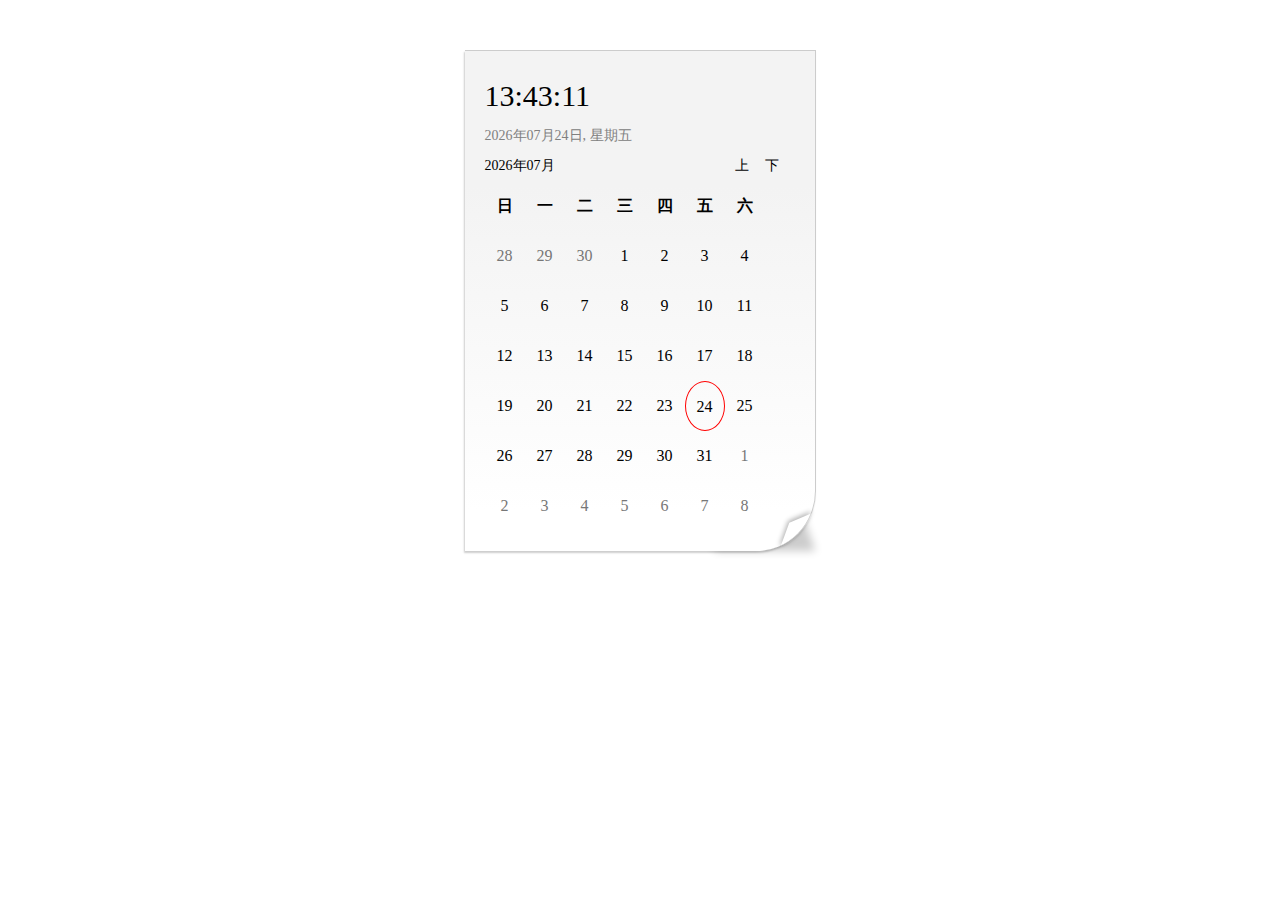
==== index.html @ d47f2bbb "1111" ====
<!DOCTYPE html>
<html>
	<head>
		<meta charset="UTF-8">
		<title></title>
		<script type="text/javascript" src="js/jquery-2.2.4.js"></script>
		<style type="text/css">
			*{
				padding: 0;
				margin: 0;
				list-style: none;
			}
			#box{
				width:310px;
				height:460px;
				-border:1px solid #272c3d;
				margin: 50px auto;
				-background: #272c3d;
				padding: 20px;
				background: -webkit-gradient(linear, 0% 20%, 0% 92%, from(#f3f3f3), to(#fff), color-stop(.1,#f3f3f3));
			    border-top: 1px solid #ccc;
			    border-right: 1px solid #ccc;
			    -webkit-border-bottom-right-radius: 60px 60px;
			    -webkit-box-shadow: -1px 2px 2px rgba(0, 0, 0, 0.2);
			    position: relative;
			}
			.item1{
				height:50px;
				color:#000;
				font-size:30px;
				line-height: 50px;
			}
			.item2{
				height:30px;
				color:#808080;
				font-size:14px;
				line-height: 30px;
				cursor: pointer;
			}
			.item2:hover{
				color: red;
			}
			.item3 {
				height:30px;
				color:#000;
				font-size:14px;
				line-height: 30px;
				
			}
			.item3 p{
				float:left;
			}
			.item3 span{
				float:right;
				width:30px;
				height:30px;
				cursor: pointer;
			}
			#header{
				height:50px;
			}
			#header li{
				width:40px;
				height:50px;
				line-height: 50px;
				text-align: center;
				color:#000;
				float:left;
				font-weight: bold;
			}
			#content li{
				width:40px;
				height:50px;
				line-height: 50px;
				color:#000;
				text-align: center;
				float:left;
			}
			#content .over{
				color: #777;
			}
			#content .active{
				border: 1px solid red;
				width:38px;
				height:48px;
				-background: #f60;
				border-radius: 50%;
			}
			#box:before{
				content:'';    
			    width: 25px;
			    height: 20px;
			    position: absolute;
			    bottom:0;
			    right:0;
			    -webkit-border-bottom-right-radius: 30px;
			    -webkit-box-shadow: -2px -2px 5px rgba(0, 0, 0, 0.3);
			    -webkit-transform:
			    rotate(-20deg)
			    skew(-40deg,-3deg)
			    translate(-13px,-13px);
			}
			#box:after{
			    content: '';
			    z-index: -1;
			    width: 100px;
			    height: 100px;
			    position:absolute;
			    bottom:0;
			    right:0;
			    background: rgba(0, 0, 0, 0.2);
			    display: inline-block;
			    -webkit-box-shadow: 20px 20px 8px rgba(0, 0, 0, 0.2);
			    -webkit-transform: 
			                        translate(-45px,-20px)
			                           skew(20deg);
			}
		</style>
	</head>
	<body>
		<div id="box">
			<div id="">
				<p class="item1">  时分秒</p>
				<p class="item2">
					年月日
				</p>
				<div id="" class="item3">
					<p>
						年月日
					</p>
					<div id="">
						<span id="next">下</span>
						<span id="prev">上</span>
					</div>
				</div>
				
			</div>
			<div id="header">
				<ul>
					<li>1</li>
					<li>2</li>
					<li>3</li>
					<li>4</li>
					<li>5</li>
					<li>4</li>
					<li>5</li>
				</ul>
			</div>
			<div id="content">
				<ul>
					<li>1</li>
					<li>2</li>
					<li>3</li>
					<li>4</li>
					<li>5</li>
					<li>1</li>
					<li>2</li>
					<li>3</li>
					<li>4</li>
					<li>5</li>
					<li>4</li>
					<li>5</li>
				</ul>
			</div>
		</div>
		<script type="text/javascript">
			var item1  =$('.item1');
			var item2  =$('.item2');
			var p1 = $('.item3 p');
			var arr = ['日','一','二','三','四','五','六']
			var dateDay = $('#header ul');
			var dateDate = $('#content ul');
			var num=1
			function time(){
				var oDate = new Date();
				var iH = oDate.getHours();
				var iM = oDate.getMinutes();
				var iS = oDate.getSeconds();
				
				var iY = oDate.getFullYear();
				var iMon = oDate.getMonth()+1;
				var iD = oDate.getDate();
				var day = oDate.getDay();
				
				item1.html(tDo(iH)+':'+tDo(iM)+':'+tDo(iS));
				
				item2.html(tDo(iY)+'年'+tDo(iMon)+'月'+tDo(iD)+'日, 星期'+arr[day]);
			}
			(function(){
				var oDate = new Date();
				var iY = oDate.getFullYear();
				var iMon = oDate.getMonth()+1;
				p1.html(tDo(iY)+'年'+tDo(iMon)+'月');
			})()
			var timer = null;
			time();
			timer = setInterval(time,1000);
			
			creatDay();   //生成星期
			creatDate();  //生成号数
			
			function creatDay(){ //生成星期的函数
				dateDay.html('');
				$.each(arr,function(i,ele){
					var li = $('<li>'+ele+'</li>');			
					dateDay.append(li);
				})	
			}
			
			function creatDate(num){  //生成号数的函数
				dateDate.html('');	
				//console.log(num)
				num = num==undefined?1:num;
				//console.log(num)
				/*
				 生成空白li
				*/
				var oDate  = new Date();  
				oDate.setMonth(oDate.getMonth()+(num-1));
				oDate.setDate(1);
				var d = oDate.getDay();
				//console.log(d)
				if(d==0){
					d=7
				}
				/*
				 获取上个月的天数
				 */
				var oDate  = new Date();
				oDate.setMonth(oDate.getMonth()+(num-1));
				
				oDate.setDate(0);
				var m  =oDate.getDate();
				
				var star = m - d;
				//console.log(m)
				
				for(var i=star;i<m;i++){//补全上月
					var li = $('<li>'+(++star)+'</li>');
					li.addClass('over')
					dateDate.append(li);
				}
				//生成当月的天数
				var oDate  =new Date();
				var nowDate = oDate.getDate();
				oDate.setMonth(oDate.getMonth()+num);
				
				oDate.setDate(0);
				//console.log(oDate)
				var len  =oDate.getDate();
				for(var i=0;i<len;i++){//生成当月
					var li = $('<li>'+(i+1)+'</li>');
					if(i == nowDate-1){
						if(new Date().getMonth()==oDate.getMonth()){
							li.addClass('active');
						}
						
					}
					dateDate.append(li);
				}
				//下个月
				footer()//剩下的日期
				function footer(){
					var num=0
					var allLi = 42;
				    var lis =$('#content li').size();
				    for(var i=lis;i<allLi;i++){
				    	var li = $('<li>'+(++num)+'</li>');
						li.addClass('over')
						dateDate.append(li);
				    }
				}
			}
			//点击切换月
			function changemonth(){
				var next = $('#next');
				var prev = $('#prev');
				next.on('click',function(){
					num++;
					creatDate(num);
					var newDate = new Date();
					var year = newDate.getFullYear()
					var month = newDate.getMonth()+num
					//console.log(num)
					if(num<1){
						month=num%12+12+newDate.getMonth();
						if(month==12){
							year = year+Math.floor(num/12)
						}else{
							year = year+Math.floor(num/12)
						}
						if(month==13){
							month=num%12+1;
						}
					}else{
						if(month>12){
							month=num%12+1;
							year = year+Math.floor(num/12)
						}
					}
					p1.html(tDo(year)+'年'+tDo(month)+'月');
				})
				prev.on('click',function(){
					num--;
					creatDate(num);
					var newDate = new Date();
					var year = newDate.getFullYear()
					var month = newDate.getMonth()+num
					
					if(num<1){
						month=num%12+12+newDate.getMonth();
						if(month==13){
							month=num%12+1;
						}
					}else{
						if(month>12){
							month=num%12+1;
						}
					}
					year = year+Math.floor(num/12)
					p1.html(tDo(year)+'年'+tDo(month)+'月');
				})
				$('.item2').on('click',function(){
					num=1;
					creatDate(num);
					var newDate = new Date();
					var year = newDate.getFullYear()
					var month = newDate.getMonth()+num
					p1.html(tDo(year)+'年'+tDo(month)+'月');
				})
			}
			changemonth()
			function tDo(n){
				return n=n>9?''+n:'0'+n;
			}
		</script>
	</body>
</html>
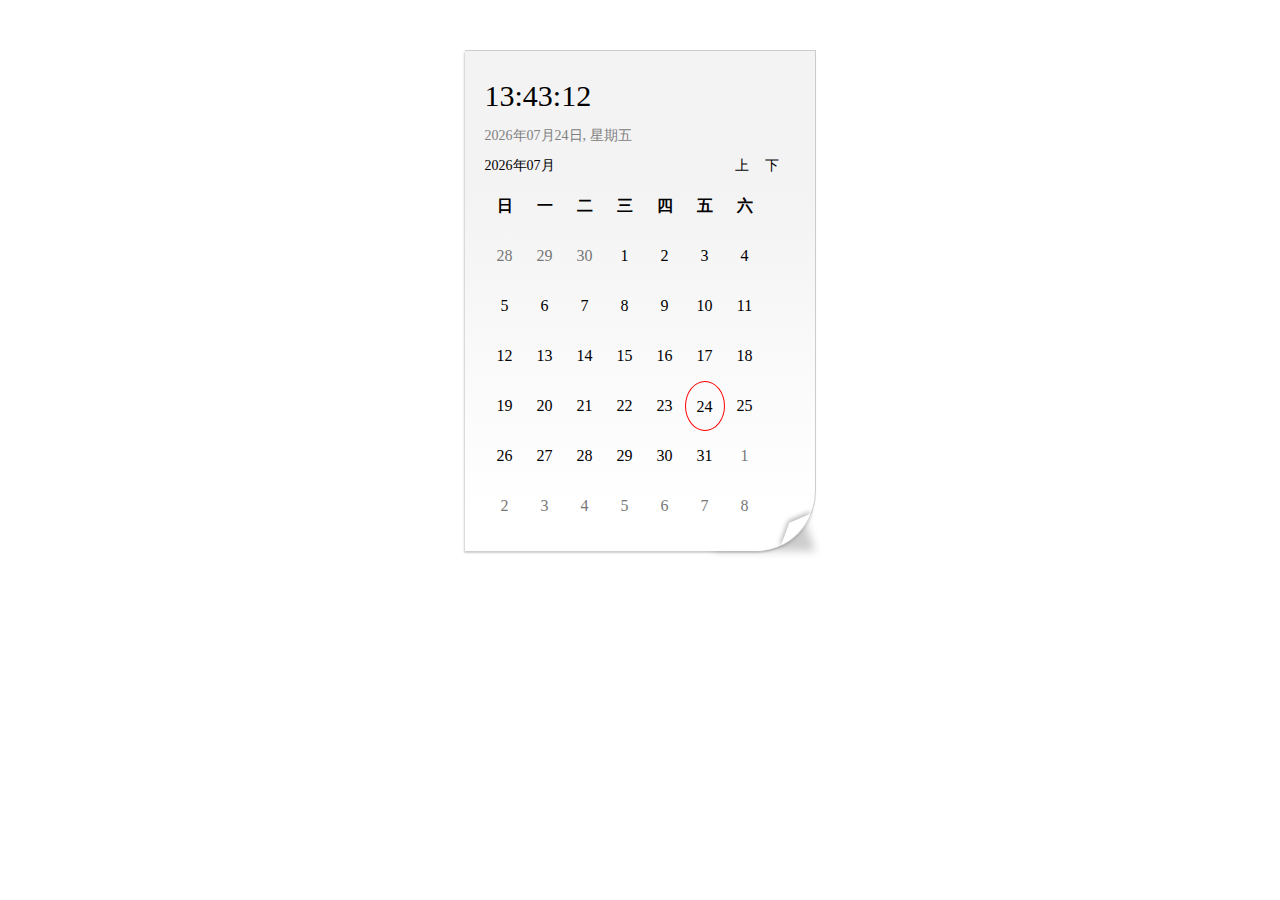
==== commit dba3f14c: "5555" ====
--- a/index.html
+++ b/index.html
@@ -164,6 +164,9 @@
 			</div>
 		</div>
 		<script type="text/javascript">
+		window.onload = function(){
+			
+		
 			var item1  =$('.item1');
 			var item2  =$('.item2');
 			var p1 = $('.item3 p');
@@ -333,6 +336,7 @@
 			function tDo(n){
 				return n=n>9?''+n:'0'+n;
 			}
+		}
 		</script>
 	</body>
 </html>
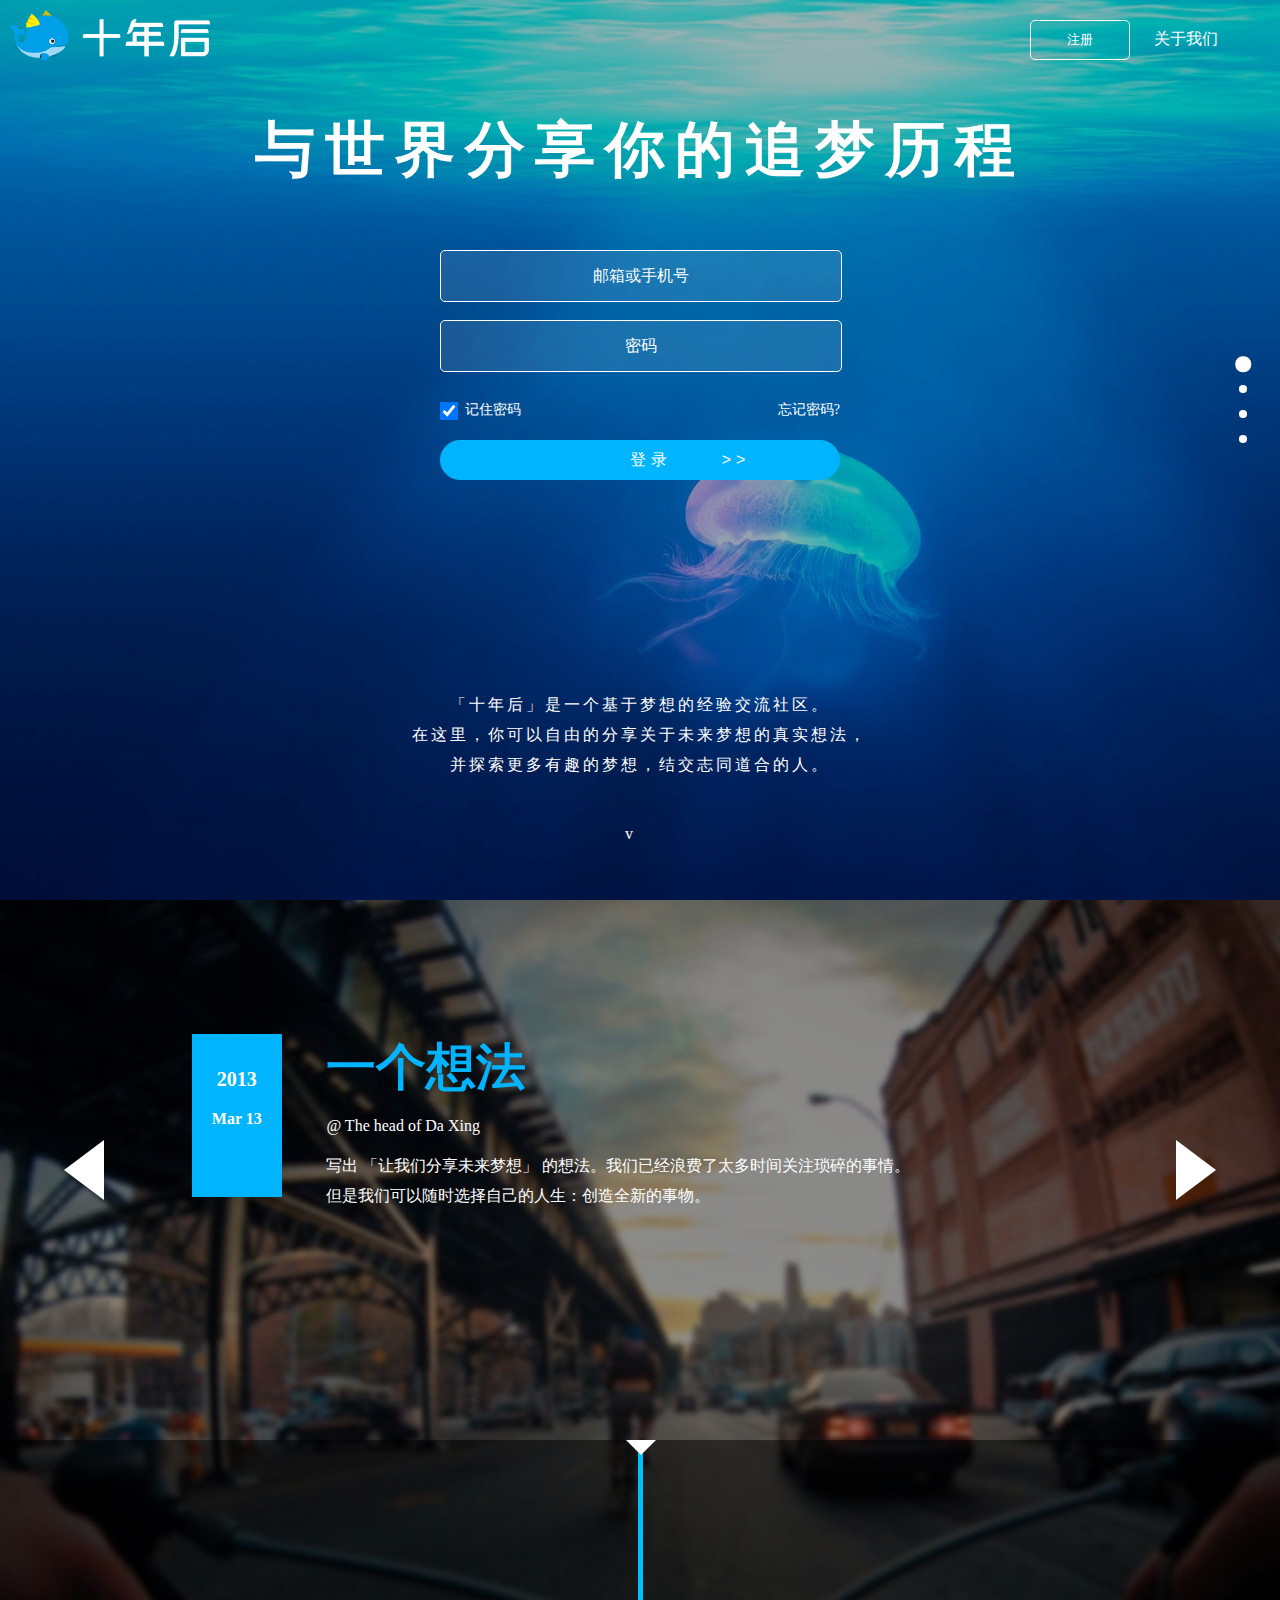
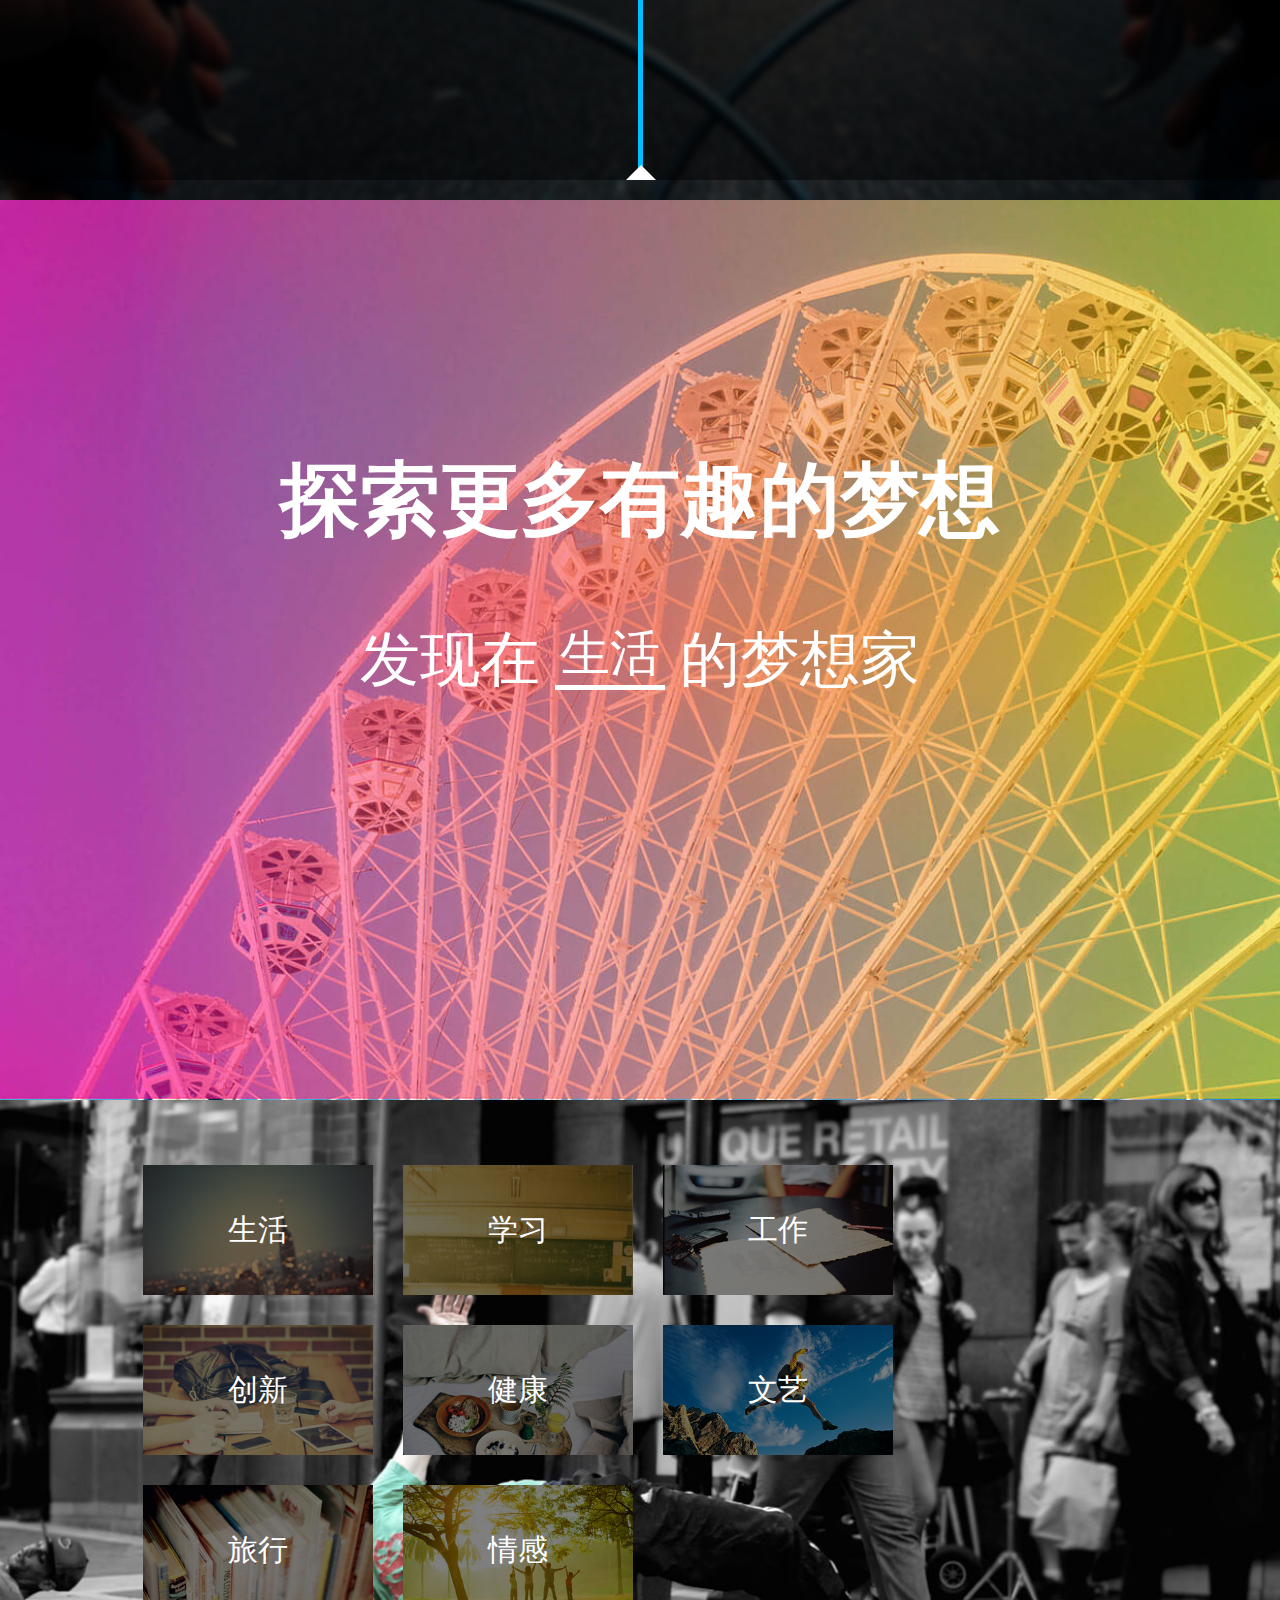
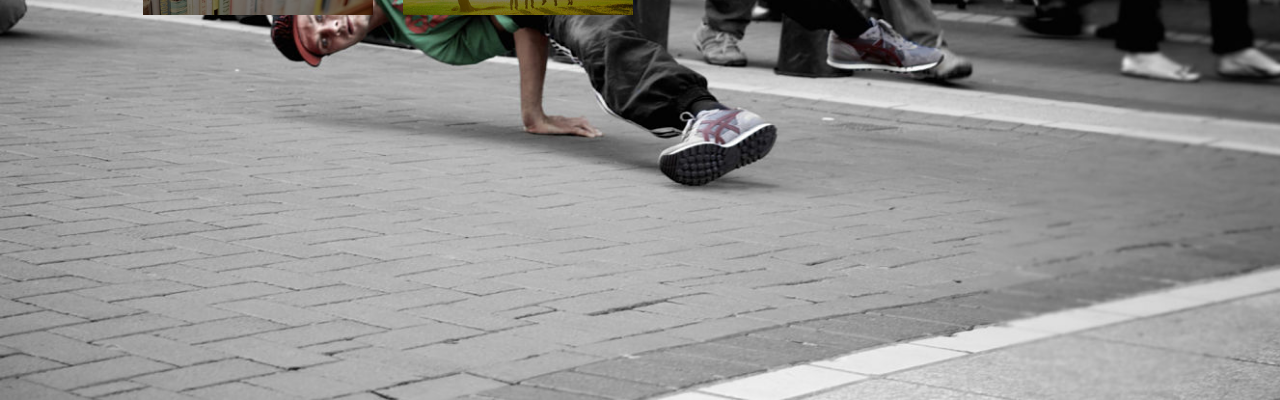
==== commit d2786e65: "ten" ====
--- a/index.html
+++ b/index.html
@@ -1,342 +1,333 @@
 <!DOCTYPE html>
 <html>
 	<head>
-		<meta charset="UTF-8">
-		<title></title>
-		<script type="text/javascript" src="js/jquery-2.2.4.js"></script>
-		<style type="text/css">
-			*{
-				padding: 0;
-				margin: 0;
-				list-style: none;
-			}
-			#box{
-				width:310px;
-				height:460px;
-				-border:1px solid #272c3d;
-				margin: 50px auto;
-				-background: #272c3d;
-				padding: 20px;
-				background: -webkit-gradient(linear, 0% 20%, 0% 92%, from(#f3f3f3), to(#fff), color-stop(.1,#f3f3f3));
-			    border-top: 1px solid #ccc;
-			    border-right: 1px solid #ccc;
-			    -webkit-border-bottom-right-radius: 60px 60px;
-			    -webkit-box-shadow: -1px 2px 2px rgba(0, 0, 0, 0.2);
-			    position: relative;
-			}
-			.item1{
-				height:50px;
-				color:#000;
-				font-size:30px;
-				line-height: 50px;
-			}
-			.item2{
-				height:30px;
-				color:#808080;
-				font-size:14px;
-				line-height: 30px;
-				cursor: pointer;
-			}
-			.item2:hover{
-				color: red;
-			}
-			.item3 {
-				height:30px;
-				color:#000;
-				font-size:14px;
-				line-height: 30px;
-				
-			}
-			.item3 p{
-				float:left;
-			}
-			.item3 span{
-				float:right;
-				width:30px;
-				height:30px;
-				cursor: pointer;
-			}
-			#header{
-				height:50px;
-			}
-			#header li{
-				width:40px;
-				height:50px;
-				line-height: 50px;
-				text-align: center;
-				color:#000;
-				float:left;
-				font-weight: bold;
-			}
-			#content li{
-				width:40px;
-				height:50px;
-				line-height: 50px;
-				color:#000;
-				text-align: center;
-				float:left;
-			}
-			#content .over{
-				color: #777;
-			}
-			#content .active{
-				border: 1px solid red;
-				width:38px;
-				height:48px;
-				-background: #f60;
-				border-radius: 50%;
-			}
-			#box:before{
-				content:'';    
-			    width: 25px;
-			    height: 20px;
-			    position: absolute;
-			    bottom:0;
-			    right:0;
-			    -webkit-border-bottom-right-radius: 30px;
-			    -webkit-box-shadow: -2px -2px 5px rgba(0, 0, 0, 0.3);
-			    -webkit-transform:
-			    rotate(-20deg)
-			    skew(-40deg,-3deg)
-			    translate(-13px,-13px);
-			}
-			#box:after{
-			    content: '';
-			    z-index: -1;
-			    width: 100px;
-			    height: 100px;
-			    position:absolute;
-			    bottom:0;
-			    right:0;
-			    background: rgba(0, 0, 0, 0.2);
-			    display: inline-block;
-			    -webkit-box-shadow: 20px 20px 8px rgba(0, 0, 0, 0.2);
-			    -webkit-transform: 
-			                        translate(-45px,-20px)
-			                           skew(20deg);
-			}
-		</style>
+		<meta charset="utf-8" />
+		<title>十年后-与世界分享你的追梦历程</title>
+		<link rel="stylesheet" type="text/css" href="css/style.css"/>
+		
 	</head>
-	<body>
-		<div id="box">
-			<div id="">
-				<p class="item1">  时分秒</p>
-				<p class="item2">
-					年月日
-				</p>
-				<div id="" class="item3">
-					<p>
-						年月日
-					</p>
-					<div id="">
-						<span id="next">下</span>
-						<span id="prev">上</span>
-					</div>
-				</div>
-				
-			</div>
-			<div id="header">
-				<ul>
-					<li>1</li>
-					<li>2</li>
-					<li>3</li>
-					<li>4</li>
-					<li>5</li>
-					<li>4</li>
-					<li>5</li>
-				</ul>
-			</div>
-			<div id="content">
-				<ul>
-					<li>1</li>
-					<li>2</li>
-					<li>3</li>
-					<li>4</li>
-					<li>5</li>
-					<li>1</li>
-					<li>2</li>
-					<li>3</li>
-					<li>4</li>
-					<li>5</li>
-					<li>4</li>
-					<li>5</li>
-				</ul>
+<body>
+
+<ul class="totPage">
+	<li class="totPage_1">
+		<nav>
+			<p class="nav"></p>
+			<div class="nav_right">
+				<input type="button" name="" id="" value="注册" />
+				<a href="javascript:;">关于我们</a>
+			</div>
+			
+		</nav>
+		<h6>与世界分享你的追梦历程</h1>
+			<input type="text" name="" id="" value="邮箱或手机号" /><br />
+			<input type="text" name="" id="" value="密码" />
+			<div class="test">
+				<span>请输入正确格式</span>
+				<span>请输入6到16位密码</span>
+			</div>
+			<div class="login">
+				<input type="checkbox" id="ck1" checked="checked"/><label for="ck1">记住密码</label>
+				<a href="javascript:;">忘记密码?</a>
+			</div>
+			<div class="msg">
+				<p>「十年后」是一个基于梦想的经验交流社区。</p>
+				<p>在这里，你可以自由的分享关于未来梦想的真实想法，</p>
+				<p>并探索更多有趣的梦想，结交志同道合的人。</p>
+			</div>
+			<button>
+				登录 <i>  &gt;&gt;</i>
+			</button>
+			<a>&#118;</a>
+	</li>
+	<li class="totPage_2">
+		<div class="content">
+			<div class="content_left">
+				<div class="icon_prev"></div>
+			</div>
+			<div class="content_contain">
+				<div class="timeline">
+					<div class="timeline_left">
+						<p>2013</p>
+						<p>Mar 13</p>
+					</div>
+					<div class="timeline_right">
+						<h5>一个想法</h5>
+					    <p>@ The head of Da Xing</p>
+					    <p>写出 「让我们分享未来梦想」 的想法。我们已经浪费了太多时间关注琐碎的事情。</p>
+					    <p>但是我们可以随时选择自己的人生：创造全新的事物。</p>
+					</div>
+				</div>
+				<div class="timeline">
+					<div class="timeline_left">
+						<p>2013</p>
+						<p>Mar 18</p>
+					</div>
+					<div class="timeline_right">
+						<h5>一个会议</h5>
+					    <p>@ Fenglin Campus,Fudan</p>
+					    <p>首次技术启动会议，但是两个技术人员直接消失。这不重要。重要的是，十年后，</p>
+					    <p>那次会议现场的所有人会变成什么样？</p>
+					</div>
+				</div>
+				<div class="timeline">
+					<div class="timeline_left">
+						<p>2013</p>
+						<p>sep 24</p>
+					</div>
+					<div class="timeline_right">
+						<h5>找到基地</h5>
+					    <p>@ Jiafa Mansion, Shanghai</p>
+					    <p>杀不死我的只能使我更强，在一个新地方继续原先的旅程。多少个梦想才能击败现实？我们叫它基地。</p>
+					    
+					</div>
+				</div>
+				<div class="timeline">
+					<div class="timeline_left">
+						<p>2013</p>
+						<p>Nov 07</p>
+					</div>
+					<div class="timeline_right">
+						<h5>你所看到的开始</h5>
+					    <p>@ Jiafa Mansion, Shanghai</p>
+					    <p>10years.me网站正式上线。你所使用的域名第一次激活，你所看到的历史开始上演。</p>
+					   
+					</div>
+				</div>
+				<div class="timeline">
+					<div class="timeline_left">
+						<p>2013</p>
+						<p>Nov 07</p>
+					</div>
+					<div class="timeline_right">
+						<h5>进入Innospace</h5>
+					    <p>@ KIC, Shanghai</p>
+					    <p>拿到了第一笔投资，团队搬进了上海最优秀的孵化器之一。遇到了更多更有趣的人，开始潜心优化产品。</p>
+					   
+					</div>
+				</div>
+				<div class="timeline">
+					<div class="timeline_left">
+						<p>2014</p>
+						<p>Oct 15</p>
+					</div>
+					<div class="timeline_right">
+						<h5>梦想的移动化</h5>
+					    <p>@ Yangpu, Shanghai</p>
+					    <p>IOS版本正式上线，让人们可以更好地记录追梦历程。</p>
+					   
+					</div>
+				</div>
+				<div class="timeline">
+					<div class="timeline_left">
+						<p>2017</p>
+						<p>May 08</p>
+					</div>
+					<div class="timeline_right">
+						<h5>今天: 未来正在发生</h5>
+					    <p>@ 你的眼前</p>
+					    <p>未来，每时每刻都在发生。今天，加入十年后，和我们一起，创造属于自己的未来。</p>
+					   
+					</div>
+				</div>
+				<div class="timeline">
+					<div class="timeline_left">
+						<p>2017</p>
+						<p>Sep 24</p>
+					</div>
+					<div class="timeline_right">
+						<h5>创建属于你的梦想</h5>
+					    <p>@ 十年后</p>
+					    <p>点击时间轴上的图标即可添加梦想。只需填入该梦想的名称，预期的实现时间，以及对该梦想的描述，就可成功创建。</p>
+					   
+					</div>
+				</div>
+				<div class="timeline">
+					<div class="timeline_left">
+						<p>2018</p>
+						<p>apr 12</p>
+					</div>
+					<div class="timeline_right">
+						<h5>记录追梦历程</h5>
+					    <p>@ 十年后</p>
+					    <p>你可以基于每个梦想随时记录实时的追梦历程，以及你关于梦想瞬间的想法。我们不希望，</p>
+					    <p>你在这里仅仅是许愿而是真正地把自己的梦想映射到今日的生活。</p>
+					   
+					</div>
+				</div>
+				<div class="timeline">
+					<div class="timeline_left">
+						<p>2019</p>
+						<p>Feb 06</p>
+					</div>
+					<div class="timeline_right">
+						<h5>与有趣的追梦者互动</h5>
+					    <p>@ 十年后</p>
+					    <p>你也可以在十年后关注任何有想法、有趣的人。你可以在发现页面看到的各种有趣的追梦故事，</p>
+					    <p>也可以来自你主动的主题搜索。</p>
+					   
+					</div>
+				</div>
+			</div>
+			<div class="content_right">
+				<div class="icon_next"></div>
+			</div>
+			<div class="contant_nav">
+		        <div class="dividingline ">
+		        	
+		        </div>
 			</div>
 		</div>
-		<script type="text/javascript">
-		window.onload = function(){
-			
-		
-			var item1  =$('.item1');
-			var item2  =$('.item2');
-			var p1 = $('.item3 p');
-			var arr = ['日','一','二','三','四','五','六']
-			var dateDay = $('#header ul');
-			var dateDate = $('#content ul');
-			var num=1
-			function time(){
-				var oDate = new Date();
-				var iH = oDate.getHours();
-				var iM = oDate.getMinutes();
-				var iS = oDate.getSeconds();
-				
-				var iY = oDate.getFullYear();
-				var iMon = oDate.getMonth()+1;
-				var iD = oDate.getDate();
-				var day = oDate.getDay();
-				
-				item1.html(tDo(iH)+':'+tDo(iM)+':'+tDo(iS));
-				
-				item2.html(tDo(iY)+'年'+tDo(iMon)+'月'+tDo(iD)+'日, 星期'+arr[day]);
-			}
-			(function(){
-				var oDate = new Date();
-				var iY = oDate.getFullYear();
-				var iMon = oDate.getMonth()+1;
-				p1.html(tDo(iY)+'年'+tDo(iMon)+'月');
-			})()
-			var timer = null;
-			time();
-			timer = setInterval(time,1000);
-			
-			creatDay();   //生成星期
-			creatDate();  //生成号数
-			
-			function creatDay(){ //生成星期的函数
-				dateDay.html('');
-				$.each(arr,function(i,ele){
-					var li = $('<li>'+ele+'</li>');			
-					dateDay.append(li);
-				})	
-			}
-			
-			function creatDate(num){  //生成号数的函数
-				dateDate.html('');	
-				//console.log(num)
-				num = num==undefined?1:num;
-				//console.log(num)
-				/*
-				 生成空白li
-				*/
-				var oDate  = new Date();  
-				oDate.setMonth(oDate.getMonth()+(num-1));
-				oDate.setDate(1);
-				var d = oDate.getDay();
-				//console.log(d)
-				if(d==0){
-					d=7
-				}
-				/*
-				 获取上个月的天数
-				 */
-				var oDate  = new Date();
-				oDate.setMonth(oDate.getMonth()+(num-1));
-				
-				oDate.setDate(0);
-				var m  =oDate.getDate();
-				
-				var star = m - d;
-				//console.log(m)
-				
-				for(var i=star;i<m;i++){//补全上月
-					var li = $('<li>'+(++star)+'</li>');
-					li.addClass('over')
-					dateDate.append(li);
-				}
-				//生成当月的天数
-				var oDate  =new Date();
-				var nowDate = oDate.getDate();
-				oDate.setMonth(oDate.getMonth()+num);
-				
-				oDate.setDate(0);
-				//console.log(oDate)
-				var len  =oDate.getDate();
-				for(var i=0;i<len;i++){//生成当月
-					var li = $('<li>'+(i+1)+'</li>');
-					if(i == nowDate-1){
-						if(new Date().getMonth()==oDate.getMonth()){
-							li.addClass('active');
-						}
-						
-					}
-					dateDate.append(li);
-				}
-				//下个月
-				footer()//剩下的日期
-				function footer(){
-					var num=0
-					var allLi = 42;
-				    var lis =$('#content li').size();
-				    for(var i=lis;i<allLi;i++){
-				    	var li = $('<li>'+(++num)+'</li>');
-						li.addClass('over')
-						dateDate.append(li);
-				    }
-				}
-			}
-			//点击切换月
-			function changemonth(){
-				var next = $('#next');
-				var prev = $('#prev');
-				next.on('click',function(){
-					num++;
-					creatDate(num);
-					var newDate = new Date();
-					var year = newDate.getFullYear()
-					var month = newDate.getMonth()+num
-					//console.log(num)
-					if(num<1){
-						month=num%12+12+newDate.getMonth();
-						if(month==12){
-							year = year+Math.floor(num/12)
-						}else{
-							year = year+Math.floor(num/12)
-						}
-						if(month==13){
-							month=num%12+1;
-						}
-					}else{
-						if(month>12){
-							month=num%12+1;
-							year = year+Math.floor(num/12)
-						}
-					}
-					p1.html(tDo(year)+'年'+tDo(month)+'月');
-				})
-				prev.on('click',function(){
-					num--;
-					creatDate(num);
-					var newDate = new Date();
-					var year = newDate.getFullYear()
-					var month = newDate.getMonth()+num
-					
-					if(num<1){
-						month=num%12+12+newDate.getMonth();
-						if(month==13){
-							month=num%12+1;
-						}
-					}else{
-						if(month>12){
-							month=num%12+1;
-						}
-					}
-					year = year+Math.floor(num/12)
-					p1.html(tDo(year)+'年'+tDo(month)+'月');
-				})
-				$('.item2').on('click',function(){
-					num=1;
-					creatDate(num);
-					var newDate = new Date();
-					var year = newDate.getFullYear()
-					var month = newDate.getMonth()+num
-					p1.html(tDo(year)+'年'+tDo(month)+'月');
-				})
-			}
-			changemonth()
-			function tDo(n){
-				return n=n>9?''+n:'0'+n;
-			}
-		}
-		</script>
-	</body>
+	</li>
+	<li class="totPage_3">
+		<h2>探索更多有趣的梦想</h2>
+		<div class="dream">
+			发现在 <div class="box"><ul>
+				<li><a href="javascript:;">生活</a></li>
+				<li><a href="javascript:;">学习</a></li>
+				<li><a href="javascript:;">工作</a></li>
+				<li><a href="javascript:;">创新</a></li>
+				<li><a href="javascript:;">健康</a></li>
+				<li><a href="javascript:;">旅行</a></li>
+				<li><a href="javascript:;">文艺</a></li>
+				<li><a href="javascript:;">情感</a></li>
+				<li><a href="javascript:;">生活</a></li>
+			</ul></div> 的梦想家
+		</div>
+	</li>
+	<li class="totPage_4">
+		<div class="channel">
+			<div class="channel_title">
+				<div class="null">
+					<div class="chanel_txt">
+						生活
+					</div>
+					<div class="chanel_data">
+						<p>2694</p>
+						<p>5083</p>
+						<p>梦想</p>
+						<p>动态</p>
+						<p></p>
+					</div>
+				</div>
+				
+			</div>
+			<div class="channel_title">
+				<div class="null">
+					<div class="chanel_txt">
+						学习
+					</div>
+					<div class="chanel_data">
+						<p>2694</p>
+						<p>5083</p>
+						<p>梦想</p>
+						<p>动态</p>
+						<p></p>
+					</div>
+				</div>
+				
+			</div>
+			<div class="channel_title">
+				<div class="null">
+					<div class="chanel_txt">
+						工作
+					</div>
+					<div class="chanel_data">
+						<p>2694</p>
+						<p>5083</p>
+						<p>梦想</p>
+						<p>动态</p>
+						<p></p>
+					</div>
+				</div>
+				
+			</div>
+			<div class="channel_title">
+				<div class="null">
+					<div class="chanel_txt">
+						创新
+					</div>
+					<div class="chanel_data">
+						<p>2694</p>
+						<p>5083</p>
+						<p>梦想</p>
+						<p>动态</p>
+						<p></p>
+					</div>
+				</div>
+				
+			</div>
+			<div class="channel_title">
+				<div class="null">
+					<div class="chanel_txt">
+						健康
+					</div>
+					<div class="chanel_data">
+						<p>2694</p>
+						<p>5083</p>
+						<p>梦想</p>
+						<p>动态</p>
+						<p></p>
+					</div>
+				</div>
+				
+			</div>
+			<div class="channel_title">
+				<div class="null">
+					<div class="chanel_txt">
+						文艺
+					</div>
+					<div class="chanel_data">
+						<p>2694</p>
+						<p>5083</p>
+						<p>梦想</p>
+						<p>动态</p>
+						<p></p>
+					</div>
+				</div>
+				
+				
+			</div>
+			<div class="channel_title">
+				<div class="null">
+					<div class="chanel_txt">
+						旅行
+					</div>
+					<div class="chanel_data">
+						<p>2694</p>
+						<p>5083</p>
+						<p>梦想</p>
+						<p>动态</p>
+						<p></p>
+					</div>
+				</div>
+				
+			</div>
+			<div class="channel_title">
+				<div class="null">
+					<div class="chanel_txt">
+						情感
+					</div>
+					<div class="chanel_data">
+						<p>2694</p>
+						<p>5083</p>
+						<p>梦想</p>
+						<p>动态</p>
+						<p></p>
+					</div>
+				</div>
+				
+			</div>
+		</div>
+	</li>
+</ul>
+<div id="box1">
+	<span class="active"></span>
+	<span></span>
+	<span></span>
+	<span></span>
+</div>
+<script type="text/javascript" src="js/tools.js"></script>
+<script type="text/javascript" src="js/jquery-2.2.4.js"></script>
+<script type="text/javascript" src="js/style.js"></script>
+</body>
 </html>
--- a/css/style.css
+++ b/css/style.css
@@ -0,0 +1,651 @@
+*{
+	margin: 0;
+	padding: 0;
+}
+body{
+	overflow: hidden;
+	position: relative;
+}
+nav{
+	width: 100%;
+	height: 50px;
+	-background: red;
+	position: absolute;
+	left: 0;
+	top: 0;
+	z-index: 99;
+	position: relative;
+}
+nav .nav{
+	width: 319px;
+	height: 50px;
+	background: url(../img/logo_login.png) no-repeat;
+	background-size: 200px;
+	position: absolute;
+	top: 10px;
+	left: 10px;
+}
+.nav_right{
+	width: 250px;
+	height: 100%;
+	float: right;
+	
+}
+.nav_right input{
+	width: 100px;
+	height: 40px;
+	color: #fff;
+	background: none;
+	border: 1px solid #fff;
+	margin-top:20px;
+	transition: 1.5s;
+	border-radius: 5px;
+}
+
+.nav_right>input{
+	cursor: pointer;
+}
+.nav_right a{
+	text-decoration: none;
+	color: #fff;
+	margin-left: 20px;
+}
+.nav_right a:hover{
+	text-decoration: underline;
+}
+.totPage{
+	list-style: none;
+	position: absolute;
+	top: 0;
+	left: 0;
+	-overflow: hidden;
+	width:100%
+}
+.totPage li{
+	background-size: cover;
+	width:100%;
+	position: relative;
+}
+/**********************************page1***************************************************/
+.totPage_1{
+	background: url(../img/login_bg.jpg) no-repeat;
+	
+}
+.totPage_1>h6{
+	font-size: 60px;
+	color: #fff;
+	width: 100%;
+	height:100px ;
+	line-height: 100px;
+	position: absolute;
+	top: 100px;
+	text-align: center;
+	letter-spacing: 10px;
+}
+.totPage_1>input{
+	width: 400px;
+	height: 50px;
+	position: absolute;
+	top: 250px;
+	left: 50%;
+	margin-left: -200px;
+	background: rgba(255,255,255,.1);
+	outline: none;
+	border: 1px solid #fff;
+	border-radius: 5px;
+	text-align: center;
+	color: #fff;
+	font-size: 16px;
+}
+.totPage_1>input:nth-of-type(2){
+	top: 320px;
+}
+.totPage_1 .login{
+	position: absolute;
+	top: 385px;
+	left: 50%;
+	width: 400px;
+	height: 50px;
+	margin-left: -200px;
+	font-size: 14px;
+	color: #fff;
+}
+.totPage_1 .login input{
+	width: 18px;
+	height: 18px;
+	position: absolute;
+	top: 17px;
+	left: 0;
+}
+.totPage_1 .login label{
+	height: 50px;
+	cursor: pointer;
+	margin-left: 25px;
+	line-height: 50px;
+}
+.totPage_1 .login a{
+	text-decoration: none;
+	color: #fff;
+	display: block;
+	float: right;
+	line-height: 50px;
+}
+.totPage_1 .login a:hover{
+	text-decoration: underline;
+}
+
+.totPage_1 button{
+	width: 400px;
+	height: 40px;
+	position: absolute;
+	top: 440px;
+	left: 50%;
+	margin-left: -200px;
+	background: #00b4ff;
+	outline: none;
+	border-radius: 20px;
+	text-indent: 100px;
+	color: #fff;
+	font-size: 16px;
+	border: 1px solid #00b4ff;
+	letter-spacing: 5px;
+	cursor: pointer;
+}
+.totPage_1 button:hover{
+	transition: 1s;
+	border: 1px solid #fff;
+}
+.totPage_1 button i{
+	display: inline-block;
+	transition: 2s;
+	margin-left: 40px;
+	text-indent: 0;
+}
+.totPage_1 .hover{
+	transform: translateX(30px);
+}
+.totPage_1 .back{
+	transform: translateX(0);
+}
+.totPage_1 .msg{
+	width: 100%;
+	height: 90px;
+	-background: red;
+	position: absolute;
+	bottom:120px ;
+}
+.totPage_1 .msg p{
+	width: 100%;
+	text-align: center;
+	line-height: 30px;
+	color: #fff;
+	letter-spacing: 3px;
+}
+.totPage_1>a{
+	display: block;
+	width: 30px;
+	height: 30px;
+	position: absolute;
+	bottom: 5%;
+	left: 50%;
+	margin-left: -15px;
+	color: #fff;
+	cursor: pointer;
+	animation: nextpage 2s infinite linear alternate;
+}
+@keyframes nextpage{
+	from{bottom: 5%;opacity: 1;}
+	to{bottom: 8%;opacity: 0.3;}
+}
+.totPage_1>.test{
+	width: 150px;
+	height: 125px;
+	position: absolute;
+	top: 250px;
+	left: 65%;
+	-background: red;
+}
+.totPage_1>.test>span{
+	display: block;
+	-width: 150px;
+	height: 30px;
+	background: #fff;
+	border-radius: 5px;
+	line-height: 30px;
+	text-indent: 5px;
+	position: absolute;
+	left: 0;
+	color: red;
+}
+.totPage_1>.test>span:nth-of-type(1){
+	
+	top: 10px;
+	width: 125px;
+	display: none;
+}
+.totPage_1>.test>span:nth-of-type(1):before{
+	content: "";
+	width: 0;
+	height: 0;
+	border: 10px solid red;
+	border-color: transparent #fff transparent transparent;
+	position:absolute;
+	bottom: 6px;
+	left: -20px;
+}
+.totPage_1>.test>span:nth-of-type(2){
+	width: 150px;
+	top: 82px;
+	display: none;
+}
+.totPage_1>.test>span:nth-of-type(2):before{
+	content: "";
+	width: 0;
+	height: 0;
+	border: 10px solid red;
+	border-color: transparent #fff transparent transparent;
+	position:absolute;
+	bottom: 5px;
+	left: -20px;
+}
+/******************************************page2********************************************/
+.totPage_2{
+	background: url(../img/login_timeline_bg.jpg) no-repeat;
+}
+.content{
+	width: 100%;
+	height: 60%;
+	-background: red;
+	position: relative;
+}
+.content_left,.content_right{
+	width: 10%;
+	height: 100%;
+	-background: blue;
+	position: relative;
+	cursor: pointer;
+	transition: 1s;
+}
+.content_left{
+	float: left;
+}
+.content_left:hover{
+	transform: translateX(-30px);
+}
+.content_left .icon_prev{
+	width: 0;
+	height: 0;
+	border-top: 30px solid #fff;
+	border-bottom: 30px solid #fff;
+	border-left: 40px solid #fff;
+	border-right: 40px solid #fff;
+	border-color:transparent #fff transparent transparent;/*透明*/
+	position: absolute;
+	top: 0;
+	left: 0;
+	right: 0;
+	bottom: 0;
+	margin: auto;
+	
+}
+.content_right{
+	float: right;
+}
+.content_right:hover{
+	
+	transform: translateX(30px);
+}
+.content_right .icon_next{
+	width: 0;
+	height: 0;
+	border-top: 30px solid #fff;
+	border-bottom: 30px solid #fff;
+	border-left: 40px solid #fff;
+	border-right: 40px solid #fff;
+	border-color:transparent transparent transparent #fff;/*透明*/
+	position: absolute;
+	top: 0;
+	left: 0;
+	right: 0;
+	bottom: 0;
+	margin: auto;
+	cursor: pointer;
+}
+.content_contain{
+	width: 70%;
+	height: 100%;
+	position: absolute;
+	top: 0;
+	left: 0;
+	right: 0;
+	margin: 0 auto;
+	overflow: hidden;
+}
+.content_contain .timeline{
+	width: 100%;
+	height: 40%;
+	margin-top: 15%;
+	-background: red;
+	position: absolute;
+	top: 0;
+	left: 0;
+	transition: 1s;
+}
+.content_contain .timeline:nth-of-type(2){
+	left: 100%;
+}
+.content_contain .timeline:nth-of-type(3){
+	left: 100%;
+}
+.content_contain .timeline:nth-of-type(4){
+	left: 100%;
+}
+.content_contain .timeline:nth-of-type(5){
+	left: 100%;
+}
+.content_contain .timeline:nth-of-type(6){
+	left: 100%;
+}
+.content_contain .timeline:nth-of-type(7){
+	left: 100%;
+}
+.content_contain .timeline:nth-of-type(8){
+	left: 100%;
+}
+.content_contain .timeline:nth-of-type(9){
+	left: 100%;
+}
+.content_contain .timeline:nth-of-type(10){
+	left: 100%;
+}
+.content_contain .timeline_left{
+	width: 10%;
+	height: 66%;
+	background: #00b4ff;
+	padding-top: 20px;
+	font-weight: bold;
+	float: left;
+	color: #fff;
+	
+}
+.content_contain .timeline_right{
+	width: 85%;
+	height: 100%;
+	float: right;
+}
+.content_contain .timeline_right>p{
+	color: #fff;
+	font-family: "微软雅黑";
+}
+.content_contain .timeline_right>p:nth-of-type(1){
+	line-height: 50px;
+}
+.content_contain .timeline_right>p:nth-of-type(3),.content_contain .timeline_right>p:nth-of-type(2){
+	line-height: 30px;
+}
+.content_contain .timeline_left p:nth-of-type(1){
+	font-size: 20px;
+	text-align: center;
+	line-height: 50px;
+}
+.content_contain .timeline_left p:nth-of-type(2){
+	font-size: 16px;
+	text-align: center;
+	line-height: 30px;
+}
+.content_contain .timeline_right h5{
+	color: #00b4ff;
+	font-size: 50px;
+}
+.contant_nav{
+	width: 100%;
+	height: 63%;
+	background: rgba(0,0,0,0.5);
+	float: left;
+	position: relative;
+}
+.contant_nav .dividingline{
+	width: 5px;
+	height: 100%;
+	background: deepskyblue;
+	position: absolute;
+	top: 0;
+	left: 0;
+	bottom: 0;
+	right: 0;
+	margin: auto;
+}
+.contant_nav .dividingline:before{
+	content: "";
+	width: 0;
+	height: 0;
+	border: 15px solid #fff;
+	border-color: #fff transparent transparent transparent;
+	position: absolute;
+	top: 0;
+	left: -11.5px;
+}
+.contant_nav .dividingline:after{
+	content: "";
+	width: 0;
+	height: 0;
+	border: 15px solid #fff;
+	border-color:  transparent transparent #fff transparent;
+	position: absolute;
+	bottom: 0;
+	left: -11.5px;
+}
+/****************************************page3**********************************************/
+.totPage_3{
+	background: url(../img/login_expore_bg.jpg) no-repeat;
+	color: #fff;
+}
+
+.totPage_3 h2{
+	width: 100%;
+	font-size: 80px;
+	height: 100px;
+	line-height: 100px;
+	text-align: center;
+	position: absolute;
+    top: 250px;
+}
+.totPage_3 .dream{
+	
+	width: 100%;
+	height: 100px;
+	font-size: 60px;
+	position: absolute;
+	top: 400px;
+	padding-top: 20px;
+	text-align: center;
+}
+.totPage_3 .dream .box{
+	display: inline-block;
+	width: 110px;
+	height: 55px;
+	border-bottom: 5px solid #fff;
+	overflow: hidden;
+	position: relative;
+	top: 10px;
+}
+.totPage_3 .dream .box ul{
+	width: 110px;
+	font-size: 50px;
+	height: 400px;
+	position: absolute;
+	top: -10px;
+}
+.totPage_3 .dream .box ul li{
+	width: 100%;
+	height: 60px;
+	
+}
+.totPage_3 .dream .box ul li a{
+	text-decoration: none;
+	color: #fff;
+}
+/*************************************page4***********************************************/
+.totPage_4{
+	background: url(../img/ty_login_channel.jpg) no-repeat;
+}
+.channel{
+	width: 80%;
+	height: 60%;
+	margin: 0 auto;
+	padding-top: 50px;
+	-background: red;
+}
+.channel_title{
+	width: 230px;
+	height: 130px;
+	overflow: hidden;
+	float: left;
+	margin:15px;
+	background-size: cover !important;
+	cursor: pointer;
+}
+.channel_title .null{
+	width: 100%;
+	height: 100%;
+	z-index: 999;
+}
+.chanel_data{
+	width: 230px;
+	height: 50px;
+	background: rgba(0,0,0,.5);
+	position: relative;
+	transition: .5s;
+}
+.chanel_data>p{
+	line-height: 25px;
+	font-size: 16px;
+	text-align: center;
+	width: 115px;
+    position: absolute;
+	color: #fff;
+	font-weight: bold;
+}
+.chanel_data>p:nth-of-type(1){
+	top: 0;left: 0;
+}
+.chanel_data>p:nth-of-type(2){
+	top: 0;right: 0;
+}
+.chanel_data>p:nth-of-type(3){
+	top: 25px;left: 0;
+}
+.chanel_data>p:nth-of-type(4){
+	top: 25px;right: 0;
+}
+.chanel_data>p:nth-of-type(5){
+	width: 1px;
+	height: 25px;
+	background: rgba(255,255,255,.5);
+	top: 0;
+	right: 0;
+	left: 0;
+	bottom: 0;
+	margin: auto;
+}
+.chanel_txt{
+	width: 100%;
+	height:130px;
+	-padding-top: 60px;
+	line-height: 130px;
+	text-align: center;
+	font-size: 30px;
+	color: #fff;
+	background: rgba(0,0,0,.5);
+	-transition: .5s;
+}
+.chanel_active{
+	animation: prev .5s 1 linear both;
+}
+.chanel_blur{
+	animation: blur .5s 1 linear both;
+}
+@keyframes prev{
+	from{height: 130px;line-height: 130px;}
+	to{height: 80px;line-height: 80px;}
+}
+@-webkit-keyframes prev{
+	ffrom{height: 130px;line-height: 130px;}
+	to{height: 80px;line-height: 80px;}
+}
+@keyframes blur{
+	from{height: 80px;line-height: 80px;}
+	to{height: 130px;line-height: 130px;}
+}
+@-webkit-keyframes blur{
+	from{height: 80px;line-height: 80px;}
+	to{height: 130px;line-height: 130px;}
+}
+.channel_title:nth-of-type(1){
+	background: url(../img/1.jpg) no-repeat;
+	
+}
+.channel_title:nth-of-type(2){
+	background: url(../img/2.jpg) no-repeat;
+	
+}
+.channel_title:nth-of-type(3){
+	background: url(../img/3.jpg) no-repeat;
+	
+}
+.channel_title:nth-of-type(4){
+	background: url(../img/4.jpg) no-repeat;
+}
+.channel_title:nth-of-type(5){
+	background: url(../img/5.jpg) no-repeat;
+}
+.channel_title:nth-of-type(6){
+	background: url(../img/6.jpg) no-repeat;
+}
+.channel_title:nth-of-type(7){
+	background: url(../img/7.jpg) no-repeat;
+}
+.channel_title:nth-of-type(8){
+	background: url(../img/8.jpg) no-repeat;
+}
+/***********************************************************8****************************/
+#box1{
+	width: 15px;
+	position: fixed;
+	height: 140px;
+	z-index: 999;
+	right: 2%;
+	top: 40%;
+}
+#box1 span{
+	display: block;
+	width: 7.5px;
+	height: 7.5px;
+	background: #fff;
+	border-radius: 50%;
+	position: absolute;
+	top: 0;
+	left: 0;
+	cursor: pointer;
+	transition: .2s;
+	
+}
+#box1 span:nth-of-type(2){
+	top: 25px;
+}
+#box1 span:nth-of-type(3){
+	top: 50px;
+}
+#box1 span:nth-of-type(4){
+	top: 75px;
+}
+#box1 span:hover{
+	transform: scale(2);
+}
+#box1 .active{
+	transform: scale(2);
+}
+#box1 .blur{
+	transform: scale(1);
+}
+
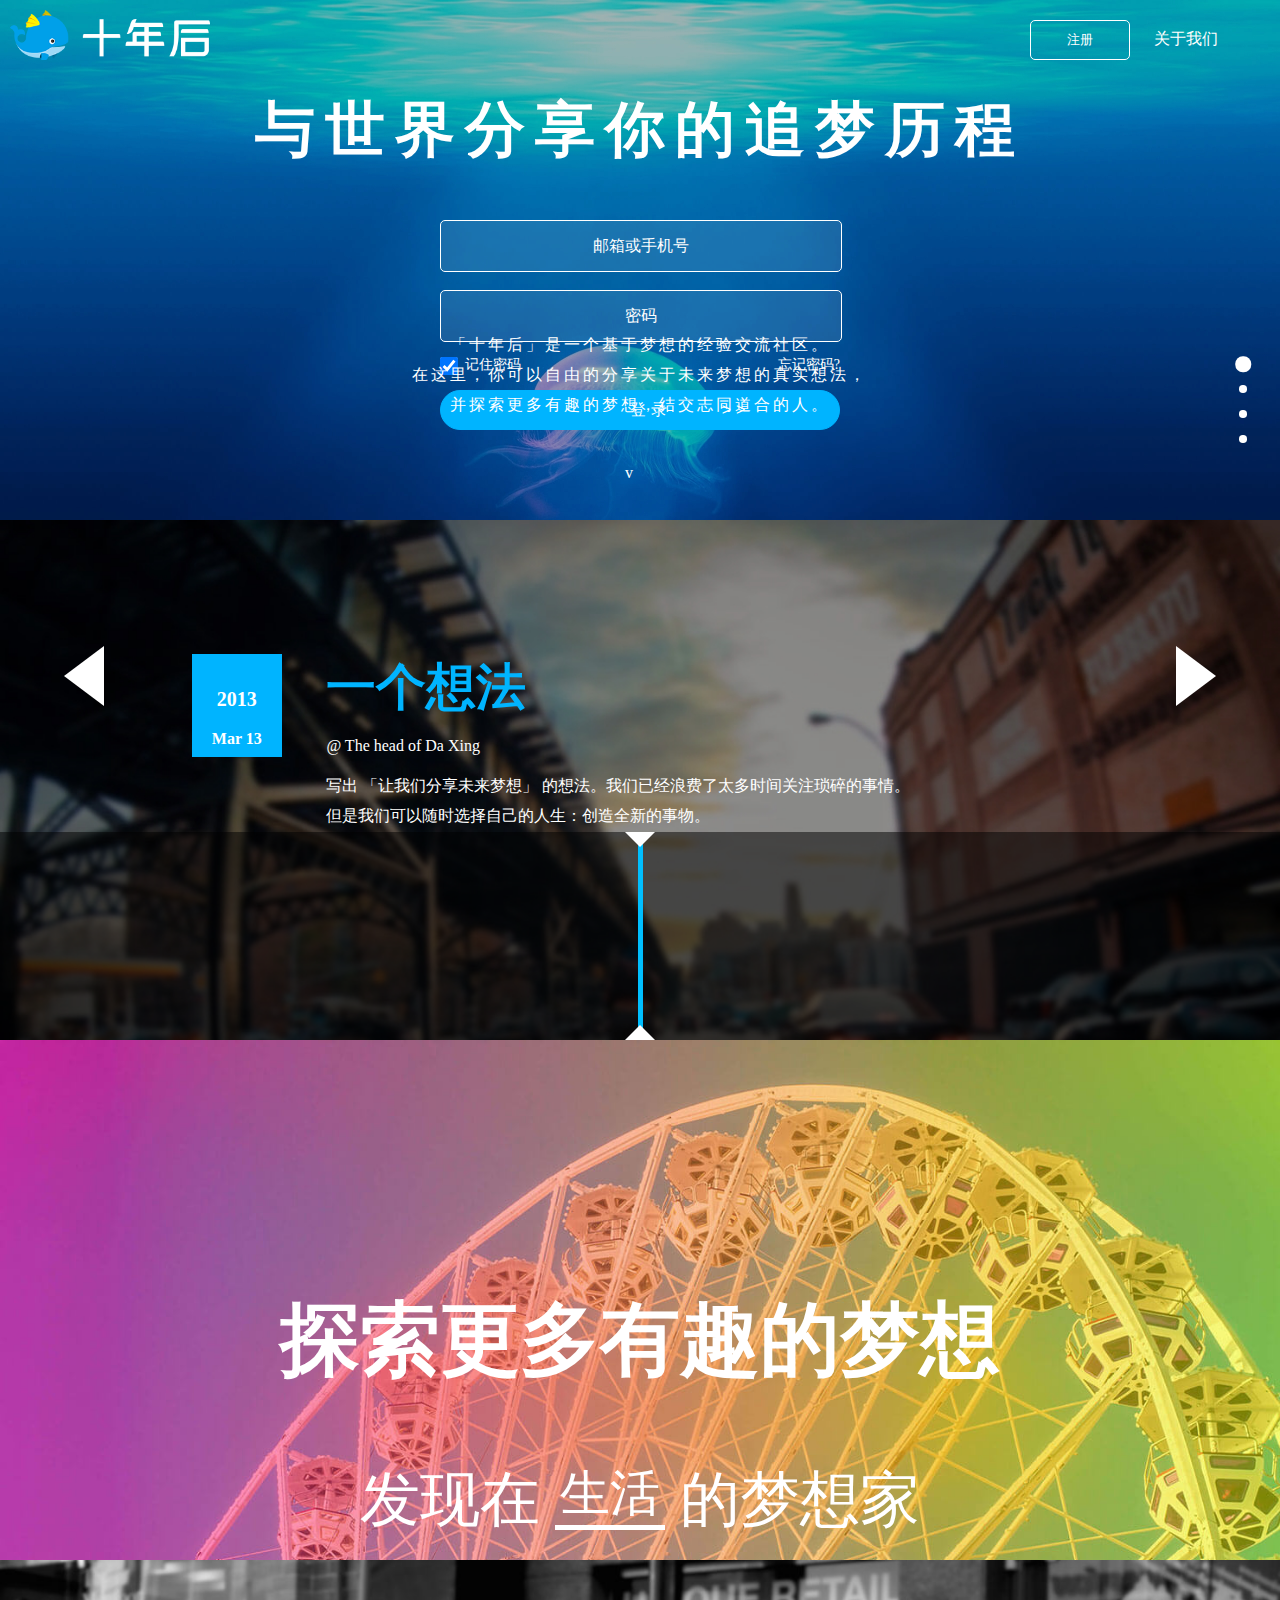
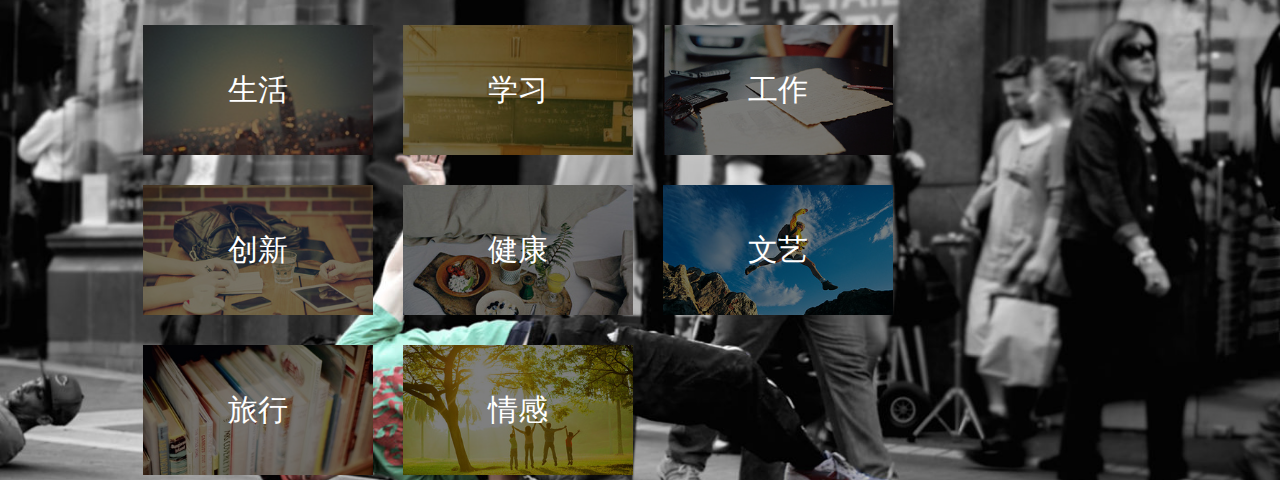
==== commit 90061a6a: "10" ====
--- a/index.html
+++ b/index.html
@@ -19,6 +19,7 @@
 			
 		</nav>
 		<h6>与世界分享你的追梦历程</h1>
+		<div class="middle">
 			<input type="text" name="" id="" value="邮箱或手机号" /><br />
 			<input type="text" name="" id="" value="密码" />
 			<div class="test">
@@ -29,14 +30,17 @@
 				<input type="checkbox" id="ck1" checked="checked"/><label for="ck1">记住密码</label>
 				<a href="javascript:;">忘记密码?</a>
 			</div>
+			<button>
+				登录 <i>  &gt;&gt;</i>
+			</button>
+		</div>
+			
 			<div class="msg">
 				<p>「十年后」是一个基于梦想的经验交流社区。</p>
 				<p>在这里，你可以自由的分享关于未来梦想的真实想法，</p>
 				<p>并探索更多有趣的梦想，结交志同道合的人。</p>
 			</div>
-			<button>
-				登录 <i>  &gt;&gt;</i>
-			</button>
+			
 			<a>&#118;</a>
 	</li>
 	<li class="totPage_2">
@@ -171,11 +175,12 @@
 			<div class="content_right">
 				<div class="icon_next"></div>
 			</div>
-			<div class="contant_nav">
-		        <div class="dividingline ">
-		        	
-		        </div>
-			</div>
+			
+		</div>
+		<div class="contant_nav">
+	        <div class="dividingline ">
+	        	
+	        </div>
 		</div>
 	</li>
 	<li class="totPage_3">
--- a/css/style.css
+++ b/css/style.css
@@ -5,15 +5,12 @@
 body{
 	overflow: hidden;
 	position: relative;
+	width: 100%;
+	height: 100%;
 }
 nav{
 	width: 100%;
-	height: 50px;
-	-background: red;
-	position: absolute;
-	left: 0;
-	top: 0;
-	z-index: 99;
+	height: 80px;
 	position: relative;
 }
 nav .nav{
@@ -59,12 +56,15 @@
 	top: 0;
 	left: 0;
 	-overflow: hidden;
-	width:100%
+	width:100%;
+	height: 400%;
 }
 .totPage li{
 	background-size: cover;
 	width:100%;
-	position: relative;
+	height: 25%;
+	position: relative;
+	background-size: cover !important;
 }
 /**********************************page1***************************************************/
 .totPage_1{
@@ -77,16 +77,20 @@
 	width: 100%;
 	height:100px ;
 	line-height: 100px;
-	position: absolute;
-	top: 100px;
 	text-align: center;
 	letter-spacing: 10px;
 }
-.totPage_1>input{
+.middle{
+	width: 100%;
+	height: ;
+	position: relative;
+	margin-top: 20px;
+}
+.middle>input{
 	width: 400px;
 	height: 50px;
 	position: absolute;
-	top: 250px;
+	top: 20px;
 	left: 50%;
 	margin-left: -200px;
 	background: rgba(255,255,255,.1);
@@ -97,12 +101,12 @@
 	color: #fff;
 	font-size: 16px;
 }
-.totPage_1>input:nth-of-type(2){
-	top: 320px;
-}
-.totPage_1 .login{
-	position: absolute;
-	top: 385px;
+.middle>input:nth-of-type(2){
+	top:90px;
+}
+.middle .login{
+	position: absolute;
+	top: 140px;
 	left: 50%;
 	width: 400px;
 	height: 50px;
@@ -110,27 +114,27 @@
 	font-size: 14px;
 	color: #fff;
 }
-.totPage_1 .login input{
+.middle .login input{
 	width: 18px;
 	height: 18px;
 	position: absolute;
 	top: 17px;
 	left: 0;
 }
-.totPage_1 .login label{
+.middle .login label{
 	height: 50px;
 	cursor: pointer;
 	margin-left: 25px;
 	line-height: 50px;
 }
-.totPage_1 .login a{
+.middle .login a{
 	text-decoration: none;
 	color: #fff;
 	display: block;
 	float: right;
 	line-height: 50px;
 }
-.totPage_1 .login a:hover{
+.middle .login a:hover{
 	text-decoration: underline;
 }
 
@@ -138,7 +142,7 @@
 	width: 400px;
 	height: 40px;
 	position: absolute;
-	top: 440px;
+	top: 190px;
 	left: 50%;
 	margin-left: -200px;
 	background: #00b4ff;
@@ -150,9 +154,10 @@
 	border: 1px solid #00b4ff;
 	letter-spacing: 5px;
 	cursor: pointer;
+	transition: border 1s;
 }
 .totPage_1 button:hover{
-	transition: 1s;
+	-transition: 1s;
 	border: 1px solid #fff;
 }
 .totPage_1 button i{
@@ -172,7 +177,7 @@
 	height: 90px;
 	-background: red;
 	position: absolute;
-	bottom:120px ;
+	bottom:100px ;
 }
 .totPage_1 .msg p{
 	width: 100%;
@@ -197,15 +202,15 @@
 	from{bottom: 5%;opacity: 1;}
 	to{bottom: 8%;opacity: 0.3;}
 }
-.totPage_1>.test{
+.middle>.test{
 	width: 150px;
 	height: 125px;
 	position: absolute;
-	top: 250px;
-	left: 65%;
-	-background: red;
-}
-.totPage_1>.test>span{
+	top: 20px;
+	left: 50%;
+	margin-left: 225px;
+}
+.middle>.test>span{
 	display: block;
 	-width: 150px;
 	height: 30px;
@@ -217,13 +222,13 @@
 	left: 0;
 	color: red;
 }
-.totPage_1>.test>span:nth-of-type(1){
+.middle>.test>span:nth-of-type(1){
 	
 	top: 10px;
 	width: 125px;
 	display: none;
 }
-.totPage_1>.test>span:nth-of-type(1):before{
+.middle>.test>span:nth-of-type(1):before{
 	content: "";
 	width: 0;
 	height: 0;
@@ -233,12 +238,12 @@
 	bottom: 6px;
 	left: -20px;
 }
-.totPage_1>.test>span:nth-of-type(2){
+.middle>.test>span:nth-of-type(2){
 	width: 150px;
 	top: 82px;
 	display: none;
 }
-.totPage_1>.test>span:nth-of-type(2):before{
+.middle>.test>span:nth-of-type(2):before{
 	content: "";
 	width: 0;
 	height: 0;
@@ -399,10 +404,11 @@
 }
 .contant_nav{
 	width: 100%;
-	height: 63%;
+	height: 40%;
 	background: rgba(0,0,0,0.5);
 	float: left;
-	position: relative;
+	position: absolute;
+	bottom: 0;
 }
 .contant_nav .dividingline{
 	width: 5px;
@@ -423,7 +429,7 @@
 	border-color: #fff transparent transparent transparent;
 	position: absolute;
 	top: 0;
-	left: -11.5px;
+	left: -12.25px;
 }
 .contant_nav .dividingline:after{
 	content: "";
@@ -433,7 +439,7 @@
 	border-color:  transparent transparent #fff transparent;
 	position: absolute;
 	bottom: 0;
-	left: -11.5px;
+	left: -12.25px;
 }
 /****************************************page3**********************************************/
 .totPage_3{
